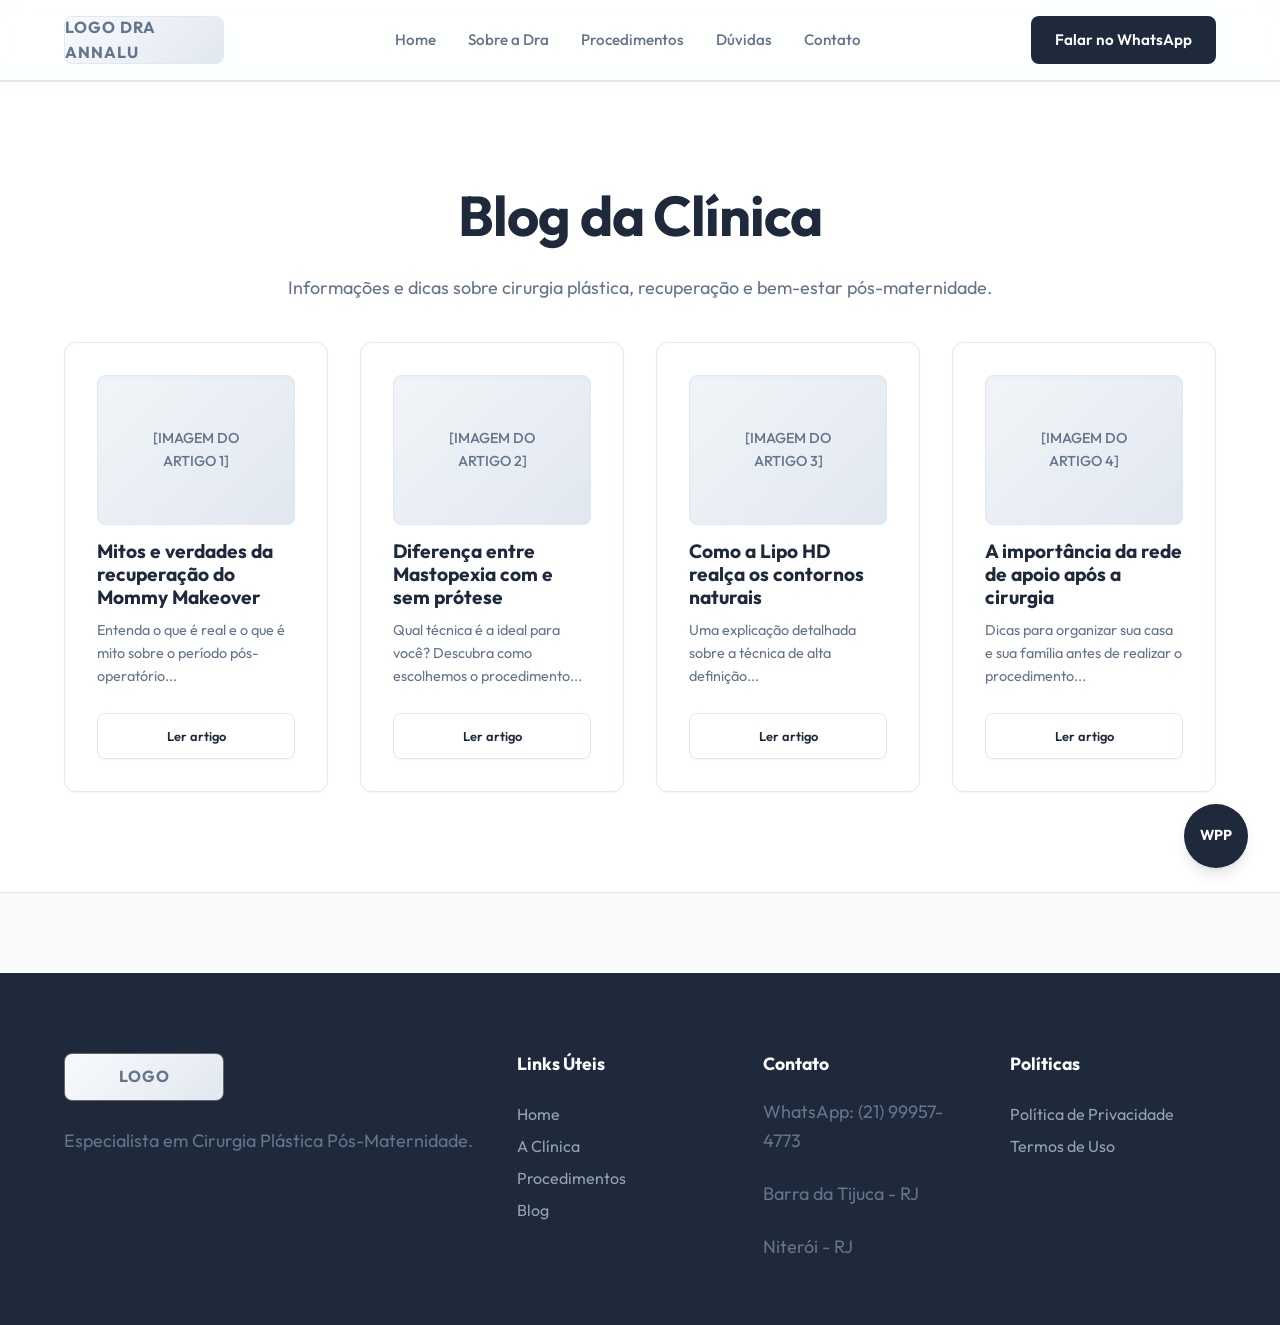
==== blog.html @ 145fde24 "Mover wireframes para a raiz do repositório" ====
<!DOCTYPE html>
<html lang="pt-BR">
<head>
    <meta charset="UTF-8">
    <meta name="viewport" content="width=device-width, initial-scale=1.0">
    <title>Blog - Wireframe</title>
    <link rel="stylesheet" href="style.css">
</head>
<body>

    <!-- Header Global -->
    <header>
        <div class="container header-inner">
            <div class="logo-placeholder">LOGO DRA ANNALU</div>
            <input type="checkbox" id="menu-toggle" class="menu-toggle">
            <label for="menu-toggle" class="menu-icon">&#9776;</label>
            <nav>
                <ul>
                    <li><a href="index.html">Home</a></li>
                    <li><a href="sobre.html">Sobre a Dra</a></li>
                    <li><a href="procedimentos.html">Procedimentos</a></li>
                    <li><a href="faq.html">Dúvidas</a></li>
                    <li><a href="contato.html">Contato</a></li>
                </ul>
            </nav>
            <a href="contato.html" class="btn">Falar no WhatsApp</a>
        </div>
    </header>

    <section class="section section-light">
        <div class="container">
            <h1 style="text-align: center;">Blog da Clínica</h1>
            <p style="text-align: center; margin-bottom: 40px;">Informações e dicas sobre cirurgia plástica, recuperação e bem-estar pós-maternidade.</p>

            <div class="grid-4-cols">
                <div class="card" style="text-align: left;">
                    <div class="image-placeholder" style="min-height: 150px; margin-bottom: 15px;">[IMAGEM DO ARTIGO 1]</div>
                    <h3 style="font-size: 1.2rem; margin-bottom: 10px;">Mitos e verdades da recuperação do Mommy Makeover</h3>
                    <p style="font-size: 0.9rem;">Entenda o que é real e o que é mito sobre o período pós-operatório...</p>
                    <a href="#" class="btn btn-secondary" style="font-size: 0.8rem;">Ler artigo</a>
                </div>

                <div class="card" style="text-align: left;">
                    <div class="image-placeholder" style="min-height: 150px; margin-bottom: 15px;">[IMAGEM DO ARTIGO 2]</div>
                    <h3 style="font-size: 1.2rem; margin-bottom: 10px;">Diferença entre Mastopexia com e sem prótese</h3>
                    <p style="font-size: 0.9rem;">Qual técnica é a ideal para você? Descubra como escolhemos o procedimento...</p>
                    <a href="#" class="btn btn-secondary" style="font-size: 0.8rem;">Ler artigo</a>
                </div>

                <div class="card" style="text-align: left;">
                    <div class="image-placeholder" style="min-height: 150px; margin-bottom: 15px;">[IMAGEM DO ARTIGO 3]</div>
                    <h3 style="font-size: 1.2rem; margin-bottom: 10px;">Como a Lipo HD realça os contornos naturais</h3>
                    <p style="font-size: 0.9rem;">Uma explicação detalhada sobre a técnica de alta definição...</p>
                    <a href="#" class="btn btn-secondary" style="font-size: 0.8rem;">Ler artigo</a>
                </div>

                <div class="card" style="text-align: left;">
                    <div class="image-placeholder" style="min-height: 150px; margin-bottom: 15px;">[IMAGEM DO ARTIGO 4]</div>
                    <h3 style="font-size: 1.2rem; margin-bottom: 10px;">A importância da rede de apoio após a cirurgia</h3>
                    <p style="font-size: 0.9rem;">Dicas para organizar sua casa e sua família antes de realizar o procedimento...</p>
                    <a href="#" class="btn btn-secondary" style="font-size: 0.8rem;">Ler artigo</a>
                </div>
            </div>
        </div>
    </section>

    <!-- Footer Global -->
    <footer>
        <div class="container footer-inner">
            <div>
                <div class="logo-placeholder" style="border-color: #666;">LOGO</div>
                <br>
                <p>Especialista em Cirurgia Plástica Pós-Maternidade.</p>
            </div>
            <div>
                <h3>Links Úteis</h3>
                <ul style="list-style:none; line-height:2;">
                    <li><a href="index.html">Home</a></li>
                    <li><a href="sobre.html">A Clínica</a></li>
                    <li><a href="procedimentos.html">Procedimentos</a></li>
                    <li><a href="blog.html">Blog</a></li>
                </ul>
            </div>
            <div>
                <h3>Contato</h3>
                <p>WhatsApp: (21) 99957-4773</p>
                <p>Barra da Tijuca - RJ</p>
                <p>Niterói - RJ</p>
            </div>
            <div>
                <h3>Políticas</h3>
                <ul style="list-style:none; line-height:2;">
                    <li><a href="#">Política de Privacidade</a></li>
                    <li><a href="#">Termos de Uso</a></li>
                </ul>
            </div>
        </div>
    </footer>

    <!-- Flutuante WhatsApp -->
    <a href="contato.html" class="floating-whatsapp">WPP</a>

</body>
</html>
---- style.css ----
@import url('https://fonts.googleapis.com/css2?family=Outfit:wght@300;400;500;600;700&display=swap');

:root {
  /* Grayscale Premium Palette */
  --color-bg: #f8fafc;
  --color-surface: #ffffff;
  --color-text: #0f172a;
  --color-text-light: #64748b;
  --color-border: #e2e8f0;
  --color-placeholder: #f1f5f9;
  
  --color-primary: #1e293b;
  --color-primary-hover: #0f172a;
  --color-secondary: #475569;
  
  --font-family: 'Outfit', -apple-system, BlinkMacSystemFont, "Segoe UI", Roboto, Helvetica, Arial, sans-serif;
  
  /* Shadows */
  --shadow-sm: 0 1px 2px 0 rgb(0 0 0 / 0.05);
  --shadow-md: 0 4px 6px -1px rgb(0 0 0 / 0.1), 0 2px 4px -2px rgb(0 0 0 / 0.1);
  --shadow-lg: 0 10px 15px -3px rgb(0 0 0 / 0.1), 0 4px 6px -4px rgb(0 0 0 / 0.1);
  --shadow-hover: 0 20px 25px -5px rgb(0 0 0 / 0.1), 0 8px 10px -6px rgb(0 0 0 / 0.1);
  
  /* Radii */
  --radius-sm: 8px;
  --radius-md: 12px;
  --radius-lg: 16px;
  
  /* Transitions */
  --transition: all 0.3s cubic-bezier(0.4, 0, 0.2, 1);
}

* {
  box-sizing: border-box;
  margin: 0;
  padding: 0;
}

body {
  font-family: var(--font-family);
  background-color: var(--color-bg);
  color: var(--color-text);
  line-height: 1.6;
  -webkit-font-smoothing: antialiased;
}

.container {
  max-width: 1200px;
  margin: 0 auto;
  padding: 0 24px;
}

/* Header & Footer */
header {
  background-color: rgba(255, 255, 255, 0.85);
  backdrop-filter: blur(12px);
  -webkit-backdrop-filter: blur(12px);
  border-bottom: 1px solid var(--color-border);
  padding: 16px 0;
  position: sticky;
  top: 0;
  z-index: 100;
  transition: var(--transition);
}

.header-inner {
  display: flex;
  justify-content: space-between;
  align-items: center;
}

.logo-placeholder {
  width: 160px;
  height: 48px;
  background: linear-gradient(135deg, #f8fafc, #e2e8f0);
  border-radius: var(--radius-sm);
  display: flex;
  align-items: center;
  justify-content: center;
  font-weight: 700;
  letter-spacing: 1px;
  color: var(--color-text-light);
  border: 1px solid var(--color-border);
}

nav ul {
  display: flex;
  list-style: none;
  gap: 32px;
}

.menu-toggle, .menu-icon {
  display: none;
}

nav a {
  text-decoration: none;
  color: var(--color-text-light);
  font-weight: 500;
  font-size: 0.95rem;
  transition: var(--transition);
}

nav a:hover {
  color: var(--color-primary);
}

/* Buttons */
.btn {
  display: inline-flex;
  align-items: center;
  justify-content: center;
  padding: 12px 24px;
  background-color: var(--color-primary);
  color: #fff;
  text-decoration: none;
  border-radius: var(--radius-sm);
  font-weight: 600;
  font-size: 0.95rem;
  transition: var(--transition);
  border: none;
  cursor: pointer;
}

.btn:hover {
  background-color: var(--color-primary-hover);
  transform: translateY(-2px);
  box-shadow: var(--shadow-md);
}

.btn-secondary {
  background-color: var(--color-surface);
  color: var(--color-primary);
  border: 1px solid var(--color-border);
  box-shadow: var(--shadow-sm);
}

.btn-secondary:hover {
  background-color: var(--color-placeholder);
  border-color: var(--color-text-light);
}

/* Footer */
footer {
  background-color: var(--color-primary);
  color: #fff;
  padding: 80px 0 40px;
  margin-top: 80px;
}

footer a {
  color: #94a3b8;
  text-decoration: none;
  transition: var(--transition);
}

footer a:hover {
  color: #fff;
}

.footer-inner {
  display: grid;
  grid-template-columns: 2fr 1fr 1fr 1fr;
  gap: 40px;
}

@media (max-width: 992px) {
  .footer-inner {
    grid-template-columns: 1fr 1fr;
  }
}
@media (max-width: 576px) {
  .footer-inner {
    grid-template-columns: 1fr;
  }
}

footer h3 {
  color: #fff;
  font-size: 1.1rem;
  margin-bottom: 24px;
}

/* Placeholders */
.image-placeholder {
  background: linear-gradient(135deg, #f1f5f9, #e2e8f0);
  border-radius: var(--radius-lg);
  display: flex;
  align-items: center;
  justify-content: center;
  color: var(--color-text-light);
  font-weight: 500;
  font-size: 0.9rem;
  text-align: center;
  padding: 32px;
  min-height: 400px;
  width: 100%;
  border: 1px solid var(--color-border);
  box-shadow: inset 0 2px 4px 0 rgb(0 0 0 / 0.02);
}

/* Layouts */
.section {
  padding: 100px 0;
}

.section-light {
  background-color: var(--color-surface);
  border-top: 1px solid var(--color-border);
  border-bottom: 1px solid var(--color-border);
}

.grid-2-cols {
  display: grid;
  grid-template-columns: 1fr 1fr;
  gap: 64px;
  align-items: center;
}

.grid-4-cols {
  display: grid;
  grid-template-columns: repeat(auto-fit, minmax(250px, 1fr));
  gap: 32px;
}

@media (max-width: 992px) {
  .grid-2-cols {
    grid-template-columns: 1fr;
    gap: 40px;
  }
}

/* Cards */
.card {
  background-color: var(--color-surface);
  border: 1px solid var(--color-border);
  border-radius: var(--radius-md);
  padding: 32px;
  text-align: center;
  transition: var(--transition);
  box-shadow: var(--shadow-sm);
  display: flex;
  flex-direction: column;
}

.card:hover {
  transform: translateY(-4px);
  box-shadow: var(--shadow-hover);
}

.card .image-placeholder {
  min-height: 200px;
  margin-bottom: 24px;
  border-radius: var(--radius-sm);
}

/* Typography */
h1, h2, h3 {
  color: var(--color-primary);
  font-weight: 700;
  line-height: 1.2;
}

h1 {
  font-size: 3.5rem;
  letter-spacing: -0.02em;
  margin-bottom: 24px;
}

h2 {
  font-size: 2.25rem;
  letter-spacing: -0.01em;
  margin-bottom: 24px;
}

h3 {
  font-size: 1.5rem;
  margin-bottom: 16px;
}

p {
  margin-bottom: 24px;
  color: var(--color-text-light);
  font-size: 1.125rem;
}

/* Forms */
.form-group {
  margin-bottom: 20px;
  text-align: left;
}
.form-group label {
  display: block;
  margin-bottom: 8px;
  font-weight: 500;
  font-size: 0.95rem;
  color: var(--color-text);
}
.form-control {
  width: 100%;
  padding: 14px 16px;
  border: 1px solid var(--color-border);
  border-radius: var(--radius-sm);
  background-color: var(--color-bg);
  font-family: var(--font-family);
  font-size: 1rem;
  transition: var(--transition);
}
.form-control:focus {
  outline: none;
  border-color: var(--color-secondary);
  box-shadow: 0 0 0 3px rgba(71, 85, 105, 0.1);
  background-color: var(--color-surface);
}

/* Floating WhatsApp */
.floating-whatsapp {
  position: fixed;
  bottom: 32px;
  right: 32px;
  width: 64px;
  height: 64px;
  background-color: var(--color-primary);
  color: white;
  border-radius: 50%;
  display: flex;
  align-items: center;
  justify-content: center;
  text-decoration: none;
  font-weight: 700;
  font-size: 0.9rem;
  box-shadow: var(--shadow-lg);
  z-index: 1000;
  transition: var(--transition);
  animation: pulse 2s infinite;
}

.floating-whatsapp:hover {
  transform: scale(1.1);
  animation: none;
}

@keyframes pulse {
  0% { box-shadow: 0 0 0 0 rgba(30, 41, 59, 0.4); }
  70% { box-shadow: 0 0 0 15px rgba(30, 41, 59, 0); }
  100% { box-shadow: 0 0 0 0 rgba(30, 41, 59, 0); }
}

/* FAQ Accordion */
.faq-item {
  border: 1px solid var(--color-border);
  margin-bottom: 16px;
  background: var(--color-surface);
  border-radius: var(--radius-sm);
  transition: var(--transition);
  overflow: hidden;
}

.faq-item:hover {
  border-color: var(--color-text-light);
}

.faq-question {
  padding: 24px;
  font-weight: 600;
  font-size: 1.1rem;
  cursor: pointer;
  display: flex;
  justify-content: space-between;
  color: var(--color-primary);
}

.faq-answer {
  padding: 0 24px 24px;
  color: var(--color-text-light);
}

/* Logos Banner */
.logos-banner {
  display: flex;
  justify-content: center;
  gap: 64px;
  flex-wrap: wrap;
  padding: 48px 0;
  background-color: var(--color-surface);
  border-top: 1px solid var(--color-border);
  border-bottom: 1px solid var(--color-border);
}
.logos-banner .logo-ph {
  width: 140px;
  height: 64px;
  background: linear-gradient(135deg, #f8fafc, #f1f5f9);
  border-radius: var(--radius-sm);
  display: flex;
  align-items: center;
  justify-content: center;
  font-size: 0.85rem;
  font-weight: 600;
  text-align: center;
  color: var(--color-text-light);
  border: 1px solid var(--color-border);
}

/* -----------------------------
   MOBILE / RESPONSIVE
----------------------------- */
@media (max-width: 992px) {
  /* Header Adjustments */
  .header-inner {
    flex-direction: column;
    align-items: flex-start;
    gap: 0;
  }
  .menu-icon {
    display: block;
    position: absolute;
    right: 24px;
    top: 24px;
    font-size: 1.8rem;
    cursor: pointer;
    color: var(--color-primary);
  }
  nav {
    display: none;
    width: 100%;
    margin-top: 16px;
  }
  .menu-toggle:checked ~ nav {
    display: block;
  }
  nav ul {
    width: 100%;
    flex-direction: column;
    gap: 16px;
  }
  .header-inner .btn {
    display: none; /* Esconde CTA no header para não poluir, focando no flutuante */
  }
  
  /* Typography Scaling */
  h1 {
    font-size: 2.5rem;
  }
  h2 {
    font-size: 1.8rem;
  }
  
  /* Spacing */
  .section {
    padding: 60px 0;
  }
  footer {
    padding: 60px 0 30px;
    margin-top: 40px;
  }
  
  /* Layout */
  .image-placeholder {
    min-height: 250px;
    padding: 16px;
  }
}

@media (max-width: 576px) {
  h1 {
    font-size: 2rem;
  }
  nav ul {
    gap: 12px;
  }
  nav a {
    font-size: 0.85rem;
  }
  .floating-whatsapp {
    width: 56px;
    height: 56px;
    bottom: 16px;
    right: 16px;
    font-size: 0.8rem;
  }
  .card {
    padding: 24px;
  }
}
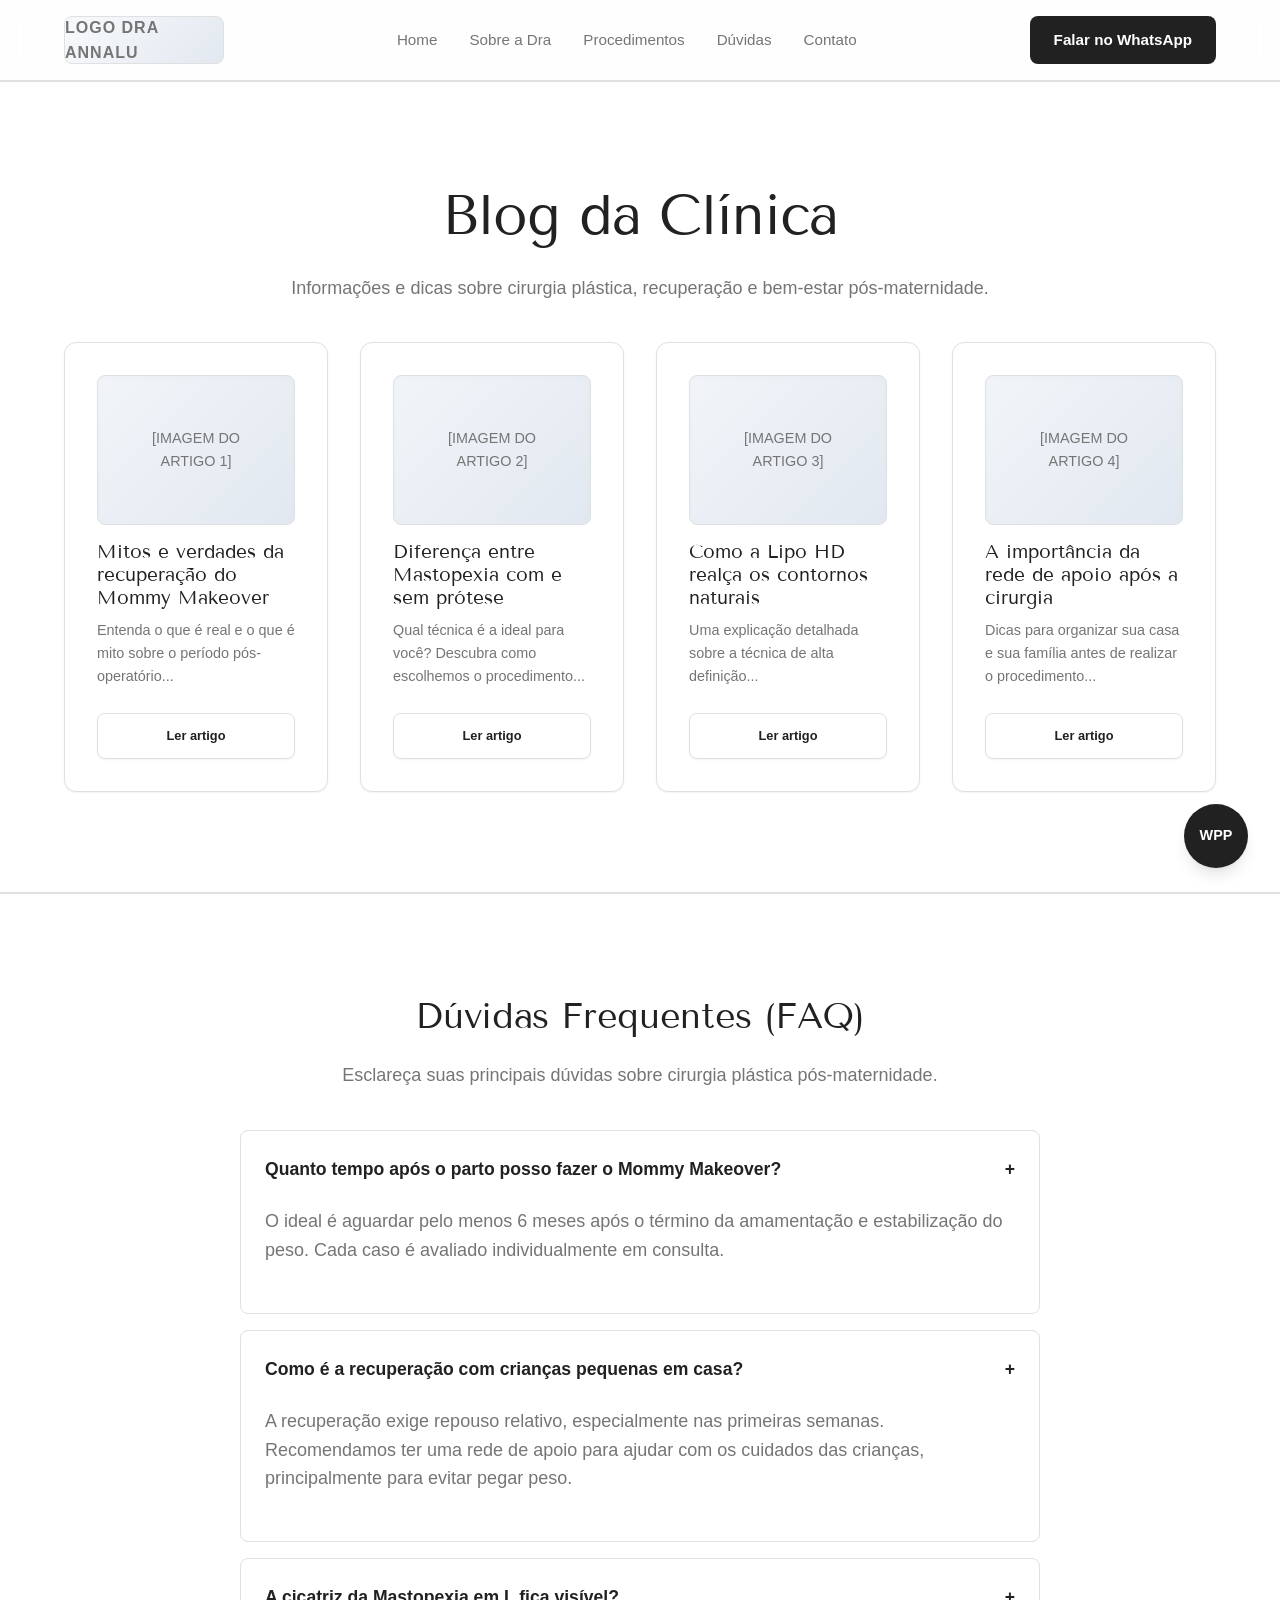
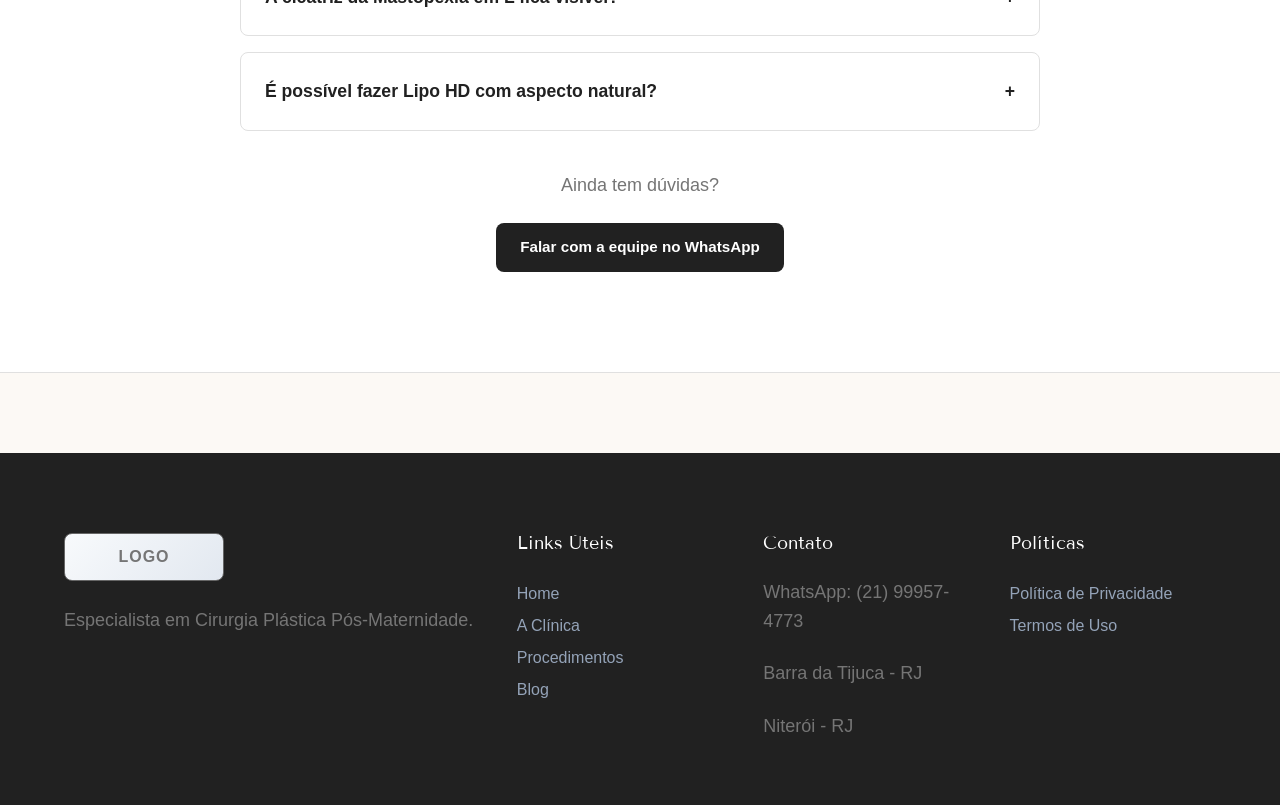
==== commit 581191ad: "feat: atualiza wireframe com FAQ global e novos textos sobre a Dra Annalu" ====
--- a/blog.html
+++ b/blog.html
@@ -4,7 +4,7 @@
     <meta charset="UTF-8">
     <meta name="viewport" content="width=device-width, initial-scale=1.0">
     <title>Blog - Wireframe</title>
-    <link rel="stylesheet" href="style.css">
+    <link rel="stylesheet" href="css/style.css">
 </head>
 <body>
 
@@ -64,6 +64,55 @@
         </div>
     </section>
 
+    <!-- FAQ Section -->
+    <section class="section section-light">
+        <div class="container">
+            <h2 style="text-align: center;">Dúvidas Frequentes (FAQ)</h2>
+            <p style="text-align: center; margin-bottom: 40px;">Esclareça suas principais dúvidas sobre cirurgia plástica pós-maternidade.</p>
+
+            <div style="max-width: 800px; margin: 0 auto;">
+                <div class="faq-item">
+                    <div class="faq-question">
+                        <span>Quanto tempo após o parto posso fazer o Mommy Makeover?</span>
+                        <span>+</span>
+                    </div>
+                    <div class="faq-answer">
+                        <p>O ideal é aguardar pelo menos 6 meses após o término da amamentação e estabilização do peso. Cada caso é avaliado individualmente em consulta.</p>
+                    </div>
+                </div>
+
+                <div class="faq-item">
+                    <div class="faq-question">
+                        <span>Como é a recuperação com crianças pequenas em casa?</span>
+                        <span>+</span>
+                    </div>
+                    <div class="faq-answer">
+                        <p>A recuperação exige repouso relativo, especialmente nas primeiras semanas. Recomendamos ter uma rede de apoio para ajudar com os cuidados das crianças, principalmente para evitar pegar peso.</p>
+                    </div>
+                </div>
+
+                <div class="faq-item">
+                    <div class="faq-question">
+                        <span>A cicatriz da Mastopexia em L fica visível?</span>
+                        <span>+</span>
+                    </div>
+                </div>
+
+                <div class="faq-item">
+                    <div class="faq-question">
+                        <span>É possível fazer Lipo HD com aspecto natural?</span>
+                        <span>+</span>
+                    </div>
+                </div>
+            </div>
+            
+            <div style="text-align: center; margin-top: 40px;">
+                <p>Ainda tem dúvidas?</p>
+                <a href="contato.html" class="btn">Falar com a equipe no WhatsApp</a>
+            </div>
+        </div>
+    </section>
+
     <!-- Footer Global -->
     <footer>
         <div class="container footer-inner">
--- a/css/style.css
+++ b/css/style.css
@@ -0,0 +1,488 @@
+@import url('https://fonts.googleapis.com/css2?family=Tenor+Sans&display=swap');
+@import url('https://api.fontshare.com/v2/css?f[]=satoshi@400,500,700&display=swap');
+
+:root {
+  /* IDV Colors - Grayscale Palette */
+  --color-bg: #FCF9F5;
+  --color-surface: #ffffff;
+  --color-text: #212121;
+  --color-text-light: #757575;
+  --color-border: #E0E0E0;
+  --color-placeholder: #F5F5F5;
+  
+  --color-primary: #212121;
+  --color-primary-hover: #616161;
+  --color-secondary: #9E9E9E;
+  
+  --font-heading: 'Tenor Sans', sans-serif;
+  --font-body: 'Satoshi', sans-serif;
+  --font-family: var(--font-body);
+  
+  /* Shadows */
+  --shadow-sm: 0 1px 2px 0 rgb(0 0 0 / 0.05);
+  --shadow-md: 0 4px 6px -1px rgb(0 0 0 / 0.1), 0 2px 4px -2px rgb(0 0 0 / 0.1);
+  --shadow-lg: 0 10px 15px -3px rgb(0 0 0 / 0.1), 0 4px 6px -4px rgb(0 0 0 / 0.1);
+  --shadow-hover: 0 20px 25px -5px rgb(0 0 0 / 0.1), 0 8px 10px -6px rgb(0 0 0 / 0.1);
+  
+  /* Radii */
+  --radius-sm: 8px;
+  --radius-md: 12px;
+  --radius-lg: 16px;
+  
+  /* Transitions */
+  --transition: all 0.3s cubic-bezier(0.4, 0, 0.2, 1);
+}
+
+* {
+  box-sizing: border-box;
+  margin: 0;
+  padding: 0;
+}
+
+body {
+  font-family: var(--font-family);
+  background-color: var(--color-bg);
+  color: var(--color-text);
+  line-height: 1.6;
+  -webkit-font-smoothing: antialiased;
+}
+
+.container {
+  max-width: 1200px;
+  margin: 0 auto;
+  padding: 0 24px;
+}
+
+/* Header & Footer */
+header {
+  background-color: rgba(255, 255, 255, 0.85);
+  backdrop-filter: blur(12px);
+  -webkit-backdrop-filter: blur(12px);
+  border-bottom: 1px solid var(--color-border);
+  padding: 16px 0;
+  position: sticky;
+  top: 0;
+  z-index: 100;
+  transition: var(--transition);
+}
+
+.header-inner {
+  display: flex;
+  justify-content: space-between;
+  align-items: center;
+}
+
+.logo-placeholder {
+  width: 160px;
+  height: 48px;
+  background: linear-gradient(135deg, #f8fafc, #e2e8f0);
+  border-radius: var(--radius-sm);
+  display: flex;
+  align-items: center;
+  justify-content: center;
+  font-weight: 700;
+  letter-spacing: 1px;
+  color: var(--color-text-light);
+  border: 1px solid var(--color-border);
+}
+
+nav ul {
+  display: flex;
+  list-style: none;
+  gap: 32px;
+}
+
+.menu-toggle, .menu-icon {
+  display: none;
+}
+
+nav a {
+  text-decoration: none;
+  color: var(--color-text-light);
+  font-weight: 500;
+  font-size: 0.95rem;
+  transition: var(--transition);
+}
+
+nav a:hover {
+  color: var(--color-primary);
+}
+
+/* Buttons */
+.btn {
+  display: inline-flex;
+  align-items: center;
+  justify-content: center;
+  padding: 12px 24px;
+  background-color: var(--color-primary);
+  color: #fff;
+  text-decoration: none;
+  border-radius: var(--radius-sm);
+  font-weight: 600;
+  font-size: 0.95rem;
+  transition: var(--transition);
+  border: none;
+  cursor: pointer;
+}
+
+.btn:hover {
+  background-color: var(--color-primary-hover);
+  transform: translateY(-2px);
+  box-shadow: var(--shadow-md);
+}
+
+.btn-secondary {
+  background-color: var(--color-surface);
+  color: var(--color-primary);
+  border: 1px solid var(--color-border);
+  box-shadow: var(--shadow-sm);
+}
+
+.btn-secondary:hover {
+  background-color: var(--color-placeholder);
+  border-color: var(--color-text-light);
+}
+
+/* Footer */
+footer {
+  background-color: var(--color-primary);
+  color: #fff;
+  padding: 80px 0 40px;
+  margin-top: 80px;
+}
+
+footer a {
+  color: #94a3b8;
+  text-decoration: none;
+  transition: var(--transition);
+}
+
+footer a:hover {
+  color: #fff;
+}
+
+.footer-inner {
+  display: grid;
+  grid-template-columns: 2fr 1fr 1fr 1fr;
+  gap: 40px;
+}
+
+@media (max-width: 992px) {
+  .footer-inner {
+    grid-template-columns: 1fr 1fr;
+  }
+}
+@media (max-width: 576px) {
+  .footer-inner {
+    grid-template-columns: 1fr;
+  }
+}
+
+footer h3 {
+  color: #fff;
+  font-size: 1.1rem;
+  margin-bottom: 24px;
+}
+
+/* Placeholders */
+.image-placeholder {
+  background: linear-gradient(135deg, #f1f5f9, #e2e8f0);
+  border-radius: var(--radius-lg);
+  display: flex;
+  align-items: center;
+  justify-content: center;
+  color: var(--color-text-light);
+  font-weight: 500;
+  font-size: 0.9rem;
+  text-align: center;
+  padding: 32px;
+  min-height: 400px;
+  width: 100%;
+  border: 1px solid var(--color-border);
+  box-shadow: inset 0 2px 4px 0 rgb(0 0 0 / 0.02);
+}
+
+/* Layouts */
+.section {
+  padding: 100px 0;
+}
+
+.section-light {
+  background-color: var(--color-surface);
+  border-top: 1px solid var(--color-border);
+  border-bottom: 1px solid var(--color-border);
+}
+
+.grid-2-cols {
+  display: grid;
+  grid-template-columns: 1fr 1fr;
+  gap: 64px;
+  align-items: center;
+}
+
+.grid-4-cols {
+  display: grid;
+  grid-template-columns: repeat(auto-fit, minmax(250px, 1fr));
+  gap: 32px;
+}
+
+@media (max-width: 992px) {
+  .grid-2-cols {
+    grid-template-columns: 1fr;
+    gap: 40px;
+  }
+}
+
+/* Cards */
+.card {
+  background-color: var(--color-surface);
+  border: 1px solid var(--color-border);
+  border-radius: var(--radius-md);
+  padding: 32px;
+  text-align: center;
+  transition: var(--transition);
+  box-shadow: var(--shadow-sm);
+  display: flex;
+  flex-direction: column;
+}
+
+.card:hover {
+  transform: translateY(-4px);
+  box-shadow: var(--shadow-hover);
+}
+
+.card .image-placeholder {
+  min-height: 200px;
+  margin-bottom: 24px;
+  border-radius: var(--radius-sm);
+}
+
+/* Typography */
+h1, h2, h3 {
+  color: var(--color-primary);
+  font-family: var(--font-heading);
+  font-weight: 400; /* Tenor Sans is regular weight */
+  line-height: 1.2;
+}
+
+h1 {
+  font-size: 3.5rem;
+  letter-spacing: -0.02em;
+  margin-bottom: 24px;
+}
+
+h2 {
+  font-size: 2.25rem;
+  letter-spacing: -0.01em;
+  margin-bottom: 24px;
+}
+
+h3 {
+  font-size: 1.5rem;
+  margin-bottom: 16px;
+}
+
+p {
+  margin-bottom: 24px;
+  color: var(--color-text-light);
+  font-size: 1.125rem;
+}
+
+/* Forms */
+.form-group {
+  margin-bottom: 20px;
+  text-align: left;
+}
+.form-group label {
+  display: block;
+  margin-bottom: 8px;
+  font-weight: 500;
+  font-size: 0.95rem;
+  color: var(--color-text);
+}
+.form-control {
+  width: 100%;
+  padding: 14px 16px;
+  border: 1px solid var(--color-border);
+  border-radius: var(--radius-sm);
+  background-color: var(--color-bg);
+  font-family: var(--font-family);
+  font-size: 1rem;
+  transition: var(--transition);
+}
+.form-control:focus {
+  outline: none;
+  border-color: var(--color-secondary);
+  box-shadow: 0 0 0 3px rgba(71, 85, 105, 0.1);
+  background-color: var(--color-surface);
+}
+
+/* Floating WhatsApp */
+.floating-whatsapp {
+  position: fixed;
+  bottom: 32px;
+  right: 32px;
+  width: 64px;
+  height: 64px;
+  background-color: var(--color-primary);
+  color: white;
+  border-radius: 50%;
+  display: flex;
+  align-items: center;
+  justify-content: center;
+  text-decoration: none;
+  font-weight: 700;
+  font-size: 0.9rem;
+  box-shadow: var(--shadow-lg);
+  z-index: 1000;
+  transition: var(--transition);
+  animation: pulse 2s infinite;
+}
+
+.floating-whatsapp:hover {
+  transform: scale(1.1);
+  animation: none;
+}
+
+@keyframes pulse {
+  0% { box-shadow: 0 0 0 0 rgba(30, 41, 59, 0.4); }
+  70% { box-shadow: 0 0 0 15px rgba(30, 41, 59, 0); }
+  100% { box-shadow: 0 0 0 0 rgba(30, 41, 59, 0); }
+}
+
+/* FAQ Accordion */
+.faq-item {
+  border: 1px solid var(--color-border);
+  margin-bottom: 16px;
+  background: var(--color-surface);
+  border-radius: var(--radius-sm);
+  transition: var(--transition);
+  overflow: hidden;
+}
+
+.faq-item:hover {
+  border-color: var(--color-text-light);
+}
+
+.faq-question {
+  padding: 24px;
+  font-weight: 600;
+  font-size: 1.1rem;
+  cursor: pointer;
+  display: flex;
+  justify-content: space-between;
+  color: var(--color-primary);
+}
+
+.faq-answer {
+  padding: 0 24px 24px;
+  color: var(--color-text-light);
+}
+
+/* Logos Banner */
+.logos-banner {
+  display: flex;
+  justify-content: center;
+  gap: 64px;
+  flex-wrap: wrap;
+  padding: 48px 0;
+  background-color: var(--color-surface);
+  border-top: 1px solid var(--color-border);
+  border-bottom: 1px solid var(--color-border);
+}
+.logos-banner .logo-ph {
+  width: 140px;
+  height: 64px;
+  background: linear-gradient(135deg, #f8fafc, #f1f5f9);
+  border-radius: var(--radius-sm);
+  display: flex;
+  align-items: center;
+  justify-content: center;
+  font-size: 0.85rem;
+  font-weight: 600;
+  text-align: center;
+  color: var(--color-text-light);
+  border: 1px solid var(--color-border);
+}
+
+/* -----------------------------
+   MOBILE / RESPONSIVE
+----------------------------- */
+@media (max-width: 992px) {
+  /* Header Adjustments */
+  .header-inner {
+    flex-direction: column;
+    align-items: flex-start;
+    gap: 0;
+  }
+  .menu-icon {
+    display: block;
+    position: absolute;
+    right: 24px;
+    top: 24px;
+    font-size: 1.8rem;
+    cursor: pointer;
+    color: var(--color-primary);
+  }
+  nav {
+    display: none;
+    width: 100%;
+    margin-top: 16px;
+  }
+  .menu-toggle:checked ~ nav {
+    display: block;
+  }
+  nav ul {
+    width: 100%;
+    flex-direction: column;
+    gap: 16px;
+  }
+  .header-inner .btn {
+    display: none; /* Esconde CTA no header para não poluir, focando no flutuante */
+  }
+  
+  /* Typography Scaling */
+  h1 {
+    font-size: 2.5rem;
+  }
+  h2 {
+    font-size: 1.8rem;
+  }
+  
+  /* Spacing */
+  .section {
+    padding: 60px 0;
+  }
+  footer {
+    padding: 60px 0 30px;
+    margin-top: 40px;
+  }
+  
+  /* Layout */
+  .image-placeholder {
+    min-height: 250px;
+    padding: 16px;
+  }
+}
+
+@media (max-width: 576px) {
+  h1 {
+    font-size: 2rem;
+  }
+  nav ul {
+    gap: 12px;
+  }
+  nav a {
+    font-size: 0.85rem;
+  }
+  .floating-whatsapp {
+    width: 56px;
+    height: 56px;
+    bottom: 16px;
+    right: 16px;
+    font-size: 0.8rem;
+  }
+  .card {
+    padding: 24px;
+  }
+}
